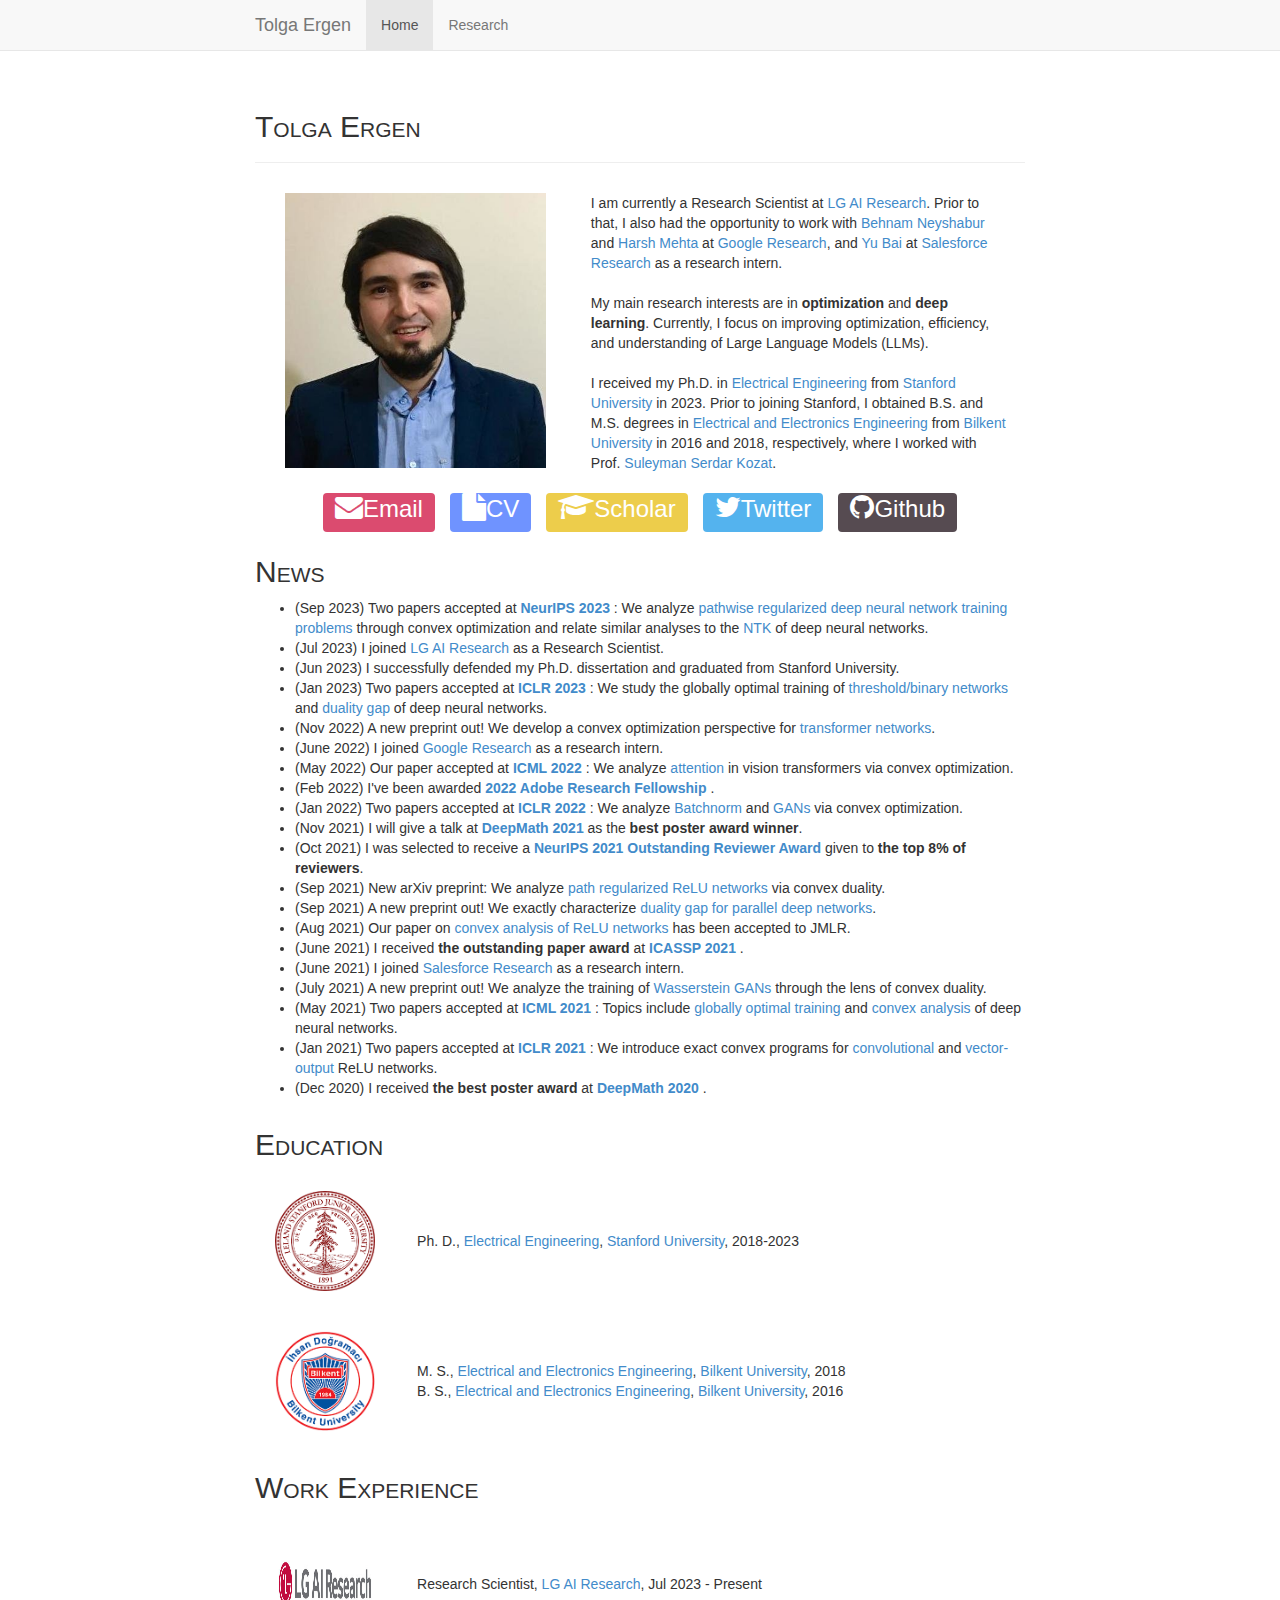
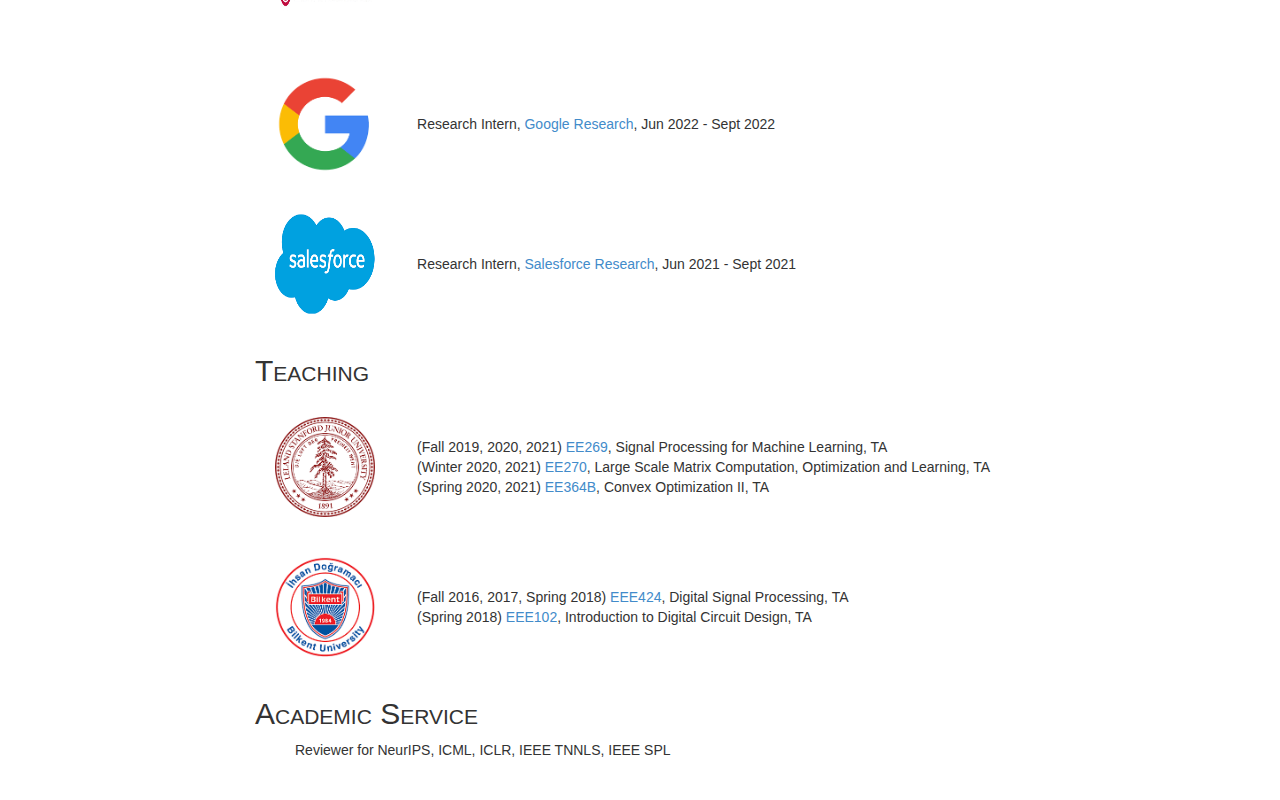
==== index.html @ ea6e334d "Add files via upload" ====
<!DOCTYPE html>
<html lang="en">
  <head>
    <meta charset="utf-8">
    <meta http-equiv="X-UA-Compatible" content="IE=edge">
    <meta name="description" content="Academic Website">
    <meta name="author" content="Tolga Ergen">
    <meta name="keywords" content="Stanford, Optimization, Deep Learning, Neural Networks, Research">
    <title>Tolga Ergen</title>
    <link href="css/bootstrap.min2.css" rel="stylesheet">
    <link href="css/non-responsive.css" rel="stylesheet">
    <link href="https://maxcdn.bootstrapcdn.com/font-awesome/4.1.0/css/font-awesome.min.css" rel="stylesheet">
    <link href="css/style.css" rel="stylesheet">
  <link rel="icon" type="image/png" href="images/seal_icon.png">
  <script async src="https://www.googletagmanager.com/gtag/js?id=UA-7580334-2"></script>
  <script>
    window.dataLayer = window.dataLayer || [];
    function gtag(){dataLayer.push(arguments);}
    gtag('js', new Date());

    gtag('config', 'UA-7580334-2');
  </script>
  
  
  </head>

  <body>
    <div class="navbar navbar-default navbar-fixed-top" role="navigation">
      <div class="container">
        <div class="navbar-header">
          <button type="button" class="navbar-toggle" data-toggle="collapse" data-target=".navbar-collapse">
            <span class="sr-only">Toggle navigation</span>
            <span class="icon-bar"></span>
            <span class="icon-bar"></span>
            <span class="icon-bar"></span>
          </button>
          <a class="navbar-brand" href="index.html">Tolga Ergen</a>
        </div>
        <div class="navbar-collapse collapse">
          <ul class="nav navbar-nav">
            <li class="active"><a href="#">Home</a></li>
            <li><a href="research.html">Research</a></li>
          </ul>
        </div><!--/.nav-collapse -->
      </div>
    </div>

    <div class="container">
    	  <div class="page-header">
      		<h2>Tolga Ergen </h2>
      	</div>
      	
      	<div class="col-md-5 col-sm-5 col-xs-5">
      		<img src="images/tolga.jpg" class="col-md-12 col-sm-10 col-xs-10" title="Tolga Ergen"/>
      	</div>
      
      	<div class="col-md-7 col-sm-5 col-xs-6">
 I am currently a Research Scientist at <a href="https://www.lgresearch.ai/">LG AI Research</a>. Prior to that, I also had the opportunity to work with <a href="https://www.neyshabur.net">Behnam Neyshabur</a> and <a href="https://scholar.google.com/citations?user=murJPNoAAAAJ&hl=en">Harsh Mehta</a> at <a href="https://research.google/">Google Research</a>, and <a href="https://yubai.org">Yu Bai</a>  at <a href="https://einstein.ai/">Salesforce Research</a> as a research intern.
            <br>
          <br/>
               My main research interests are in <strong> optimization</strong> and <strong>deep learning</strong>. Currently, I focus on improving optimization, efficiency, and understanding of Large Language Models (LLMs).
          <br>
    			<br/>
          I received my Ph.D. in <a href="https://ee.stanford.edu/">Electrical Engineering</a> from <a href="https://www.stanford.edu/">Stanford University</a> in 2023. Prior to joining Stanford, I obtained B.S. and M.S. degrees in <a href="http://www.ee.bilkent.edu.tr/">Electrical and Electronics Engineering</a>
              from <a href="https://w3.bilkent.edu.tr/bilkent/">Bilkent University</a> in 2016 and 2018, respectively, where I worked with
              Prof. <a href="http://kilyos.ee.bilkent.edu.tr/~kozat/">Suleyman Serdar Kozat</a>.
          <br>
    			<br/>
  			
      	</div>
    </div>
        

             <p style="text-align:center;font-size:18px" >
             <a class="link link_email" href="mailto:ergen@stanford.edu"><i class="fa fa-envelope big-icon" style="font-size:28px"></i><font size="5">Email</font></a> &nbsp
             <a class="link link_cv" href="data/CV_Tolga_Ergen.pdf"><i class="fa fa-file big-icon" style="font-size:28px"></i><font size="5">CV</font></a> &nbsp
             <a class="link link_scholar" href="https://scholar.google.com.tr/citations?user=T1pWaCsAAAAJ&hl=en"><i class="fa fa-graduation-cap big-icon" style="font-size:28px"></i><font size="5">Scholar</font></a> &nbsp
             <a class="link link_twitter" href="https://twitter.com/tolgaergen_"><i class="fa fa-twitter big-icon" style="font-size:28px"></i><font size="5">Twitter</font></a> &nbsp
             <a class="link link_git" href="https://github.com/tolgaergen" ><i class="fa fa-github big-icon" style="font-size:28px"></i><font size="5">Github</font></a> 
           </p>
             
    <div class="container">
		<h2>News</h2>
    	<ul>
         <li>(Sep 2023) Two papers accepted at <a href="https://neurips.cc/"> <strong> NeurIPS 2023</strong> </a> </a>: We analyze <a href="https://openreview.net/pdf?id=Z1Aj59LoZD">pathwise regularized deep neural network training problems</a> through convex optimization and relate similar analyses to the <a href="https://openreview.net/pdf?id=YWsPN0EMZr">NTK</a> of deep neural networks.</li>
         <li>(Jul 2023) I joined <a href="https://www.lgresearch.ai/">LG AI Research</a> as a Research Scientist.</li>
         <li>(Jun 2023) I successfully defended my Ph.D. dissertation and graduated from Stanford University.</li>
         <li>(Jan 2023) Two papers accepted at <a href="https://iclr.cc/"> <strong> ICLR 2023</strong> </a> </a>: We study the globally optimal training of <a href="https://openreview.net/forum?id=_9k5kTgyHT"> threshold/binary networks</a> and <a href="https://openreview.net/forum?id=6zrOr_Rdhjs">duality gap</a> of deep neural networks.</li>
        <li>(Nov 2022) A new preprint out! We develop a convex optimization perspective for <a href="https://arxiv.org/pdf/2211.11052.pdf"> transformer networks</a>.</li>
        <li>(June 2022) I joined <a href="https://research.google/">Google Research</a> as a research intern.</li>
        <li>(May 2022) Our paper accepted at <a href="https://icml.cc/"> <strong> ICML 2022</strong> </a> </a>: We analyze <a href="https://arxiv.org/pdf/2205.08078.pdf"> attention</a> in vision transformers via convex optimization.</li>
        <li>(Feb 2022) I've been awarded <a href="https://research.adobe.com/fellowship/previous-fellowship-award-winners/"> <strong> 2022 Adobe Research Fellowship</strong> </a>.
        <li>(Jan 2022) Two papers accepted at <a href="https://iclr.cc/"> <strong> ICLR 2022</strong> </a> </a>: We analyze <a href="https://openreview.net/pdf?id=6XGgutacQ0B"> Batchnorm</a>  and <a href="https://openreview.net/pdf?id=e2Lle5cij9D">GANs</a> via convex optimization.</li>
        <li>(Nov 2021) I will give a talk at <a href="https://deepmath-conference.com/"> <strong> DeepMath 2021</strong> </a></a> as the  <strong>best poster award winner</strong>.
        <li>(Oct 2021) I was selected to receive a <a href="https://neurips.cc/"> <strong>NeurIPS 2021 Outstanding Reviewer Award </strong></a>  given to <strong>the top 8% of reviewers</strong>.
        <li>(Sep 2021) New arXiv preprint: We analyze <a href="https://arxiv.org/pdf/2110.09548.pdf">path regularized ReLU networks </a> via convex duality.</li>
        <li>(Sep 2021) A new preprint out! We exactly characterize <a href="https://arxiv.org/pdf/2110.06482.pdf"> duality gap for parallel deep networks</a>.</li>
       	<li>(Aug 2021) Our paper on <a href="https://jmlr.org/papers/v22/20-1447.html">convex analysis of ReLU networks </a> has been accepted to JMLR.</li>
   	    <li>(June 2021) I received <strong>the outstanding paper award </strong> at <a href="https://www.2021.ieeeicassp.org/2021.ieeeicassp.org/default.html"> <strong> ICASSP 2021</strong> </a> </a>.
        <li>(June 2021) I joined <a href="https://einstein.ai/">Salesforce Research</a> as a research intern.</li>
        <li>(July 2021) A new preprint out! We analyze the training of <a href="https://arxiv.org/pdf/2107.05680.pdf">Wasserstein GANs</a> through the lens of convex duality.</li>
        <li>(May 2021) Two papers accepted at <a href="https://icml.cc/"><strong> ICML 2021</strong> </a>: Topics include <a href="http://proceedings.mlr.press/v139/ergen21a">globally optimal training </a>  and <a href="http://proceedings.mlr.press/v139/ergen21b">convex analysis</a> of deep neural networks. </li>
        <li>(Jan 2021) Two papers accepted at <a href="https://iclr.cc/"> <strong> ICLR 2021</strong> </a> </a>: We introduce exact convex programs for <a href="https://openreview.net/pdf?id=0N8jUH4JMv6"> convolutional</a>  and <a href="https://openreview.net/pdf?id=fGF8qAqpXXG">vector-output</a> ReLU networks.</li>
  	     <li>(Dec 2020) I received <strong>the best poster award </strong> at <a href="https://deepmath-conference.com/"> <strong> DeepMath 2020</strong>  </a>.

   	</ul>
 	</div>
	
	<div class="container">
		<h2>Education</h2>

   <table width="100%" align="center" border="0" cellpadding="20"><tbody>

          <tr>
            <td style="padding:20px;width:15%;vertical-align:middle"><img src="images/stanford.png" style="width:100px;height:100px;"></td>
            <td width="70%" valign="center">
             Ph. D., <a href="https://ee.stanford.edu/", target="_blank">Electrical Engineering</a>, <a href="https://www.stanford.edu", target="_blank">Stanford University</a>, 2018-2023<br/>
            </td>
          </tr>
          <tr>
            <td style="padding:20px;width:20%;vertical-align:middle">
              <img src="images/bilkent.png" style="width:100px;height:100px;" >
            </td>
             <td width="75%" valign="center">
            	M. S., <a href="https://ee.bilkent.edu.tr/en/">Electrical and Electronics Engineering</a>, <a href="https://w3.bilkent.edu.tr/bilkent/", target="_blank">Bilkent University</a>, 2018<br/> 
            	B. S., <a href="https://ee.bilkent.edu.tr/en/">Electrical and Electronics Engineering</a>, <a href="https://w3.bilkent.edu.tr/bilkent/", target="_blank">Bilkent University</a>, 2016<br/> 
            </td>
          </tr>
        </tbody></table>
	</div>
	<div class="container">
		<h2>Work Experience</h2>

   <table width="100%" align="center" border="0" cellpadding="20"><tbody>
          <tr>
            <td style="padding:20px;width:15%;vertical-align:middle"><img src="images/LG_logo.png" style="width:100px;height:100px;"></td>
            <td width="70%" valign="center">
             Research Scientist, <a href="https://www.lgresearch.ai/", target="_blank">LG AI Research</a>,  Jul 2023 - Present<br/>
            </td>
          </tr>
          <tr>
            <td style="padding:20px;width:15%;vertical-align:middle"><img src="images/google_logo.png" style="width:100px;height:100px;"></td>
            <td width="70%" valign="center">
             Research Intern, <a href="https://research.google/", target="_blank">Google Research</a>,  Jun 2022 - Sept 2022<br/>
            </td>
          </tr>
          <tr>
            <td style="padding:20px;width:20%;vertical-align:middle">
              <img src="images/salesforce_logo.png" style="width:100px;height:100px;" >
            </td>
             <td width="75%" valign="center">
            	Research Intern, <a href="https://einstein.ai/", target="_blank">Salesforce Research</a>, Jun 2021 - Sept 2021<br/> 
            </td>
          </tr>
        </tbody></table>
	</div>
  <div class="container">
    <h2>Teaching</h2>
<table width="100%" align="center" border="0" cellpadding="20"><tbody>

          <tr>
            <td style="padding:20px;width:15%;vertical-align:middle"><img src="images/stanford.png" style="width:100px;height:100px;"></td>
            <td width="70%" valign="center">
              (Fall 2019, 2020, 2021) <a href="http://web.stanford.edu/class/ee269/", target="_blank">EE269</a>, Signal Processing for Machine Learning, TA
              <br>
              (Winter 2020, 2021) <a href="http://web.stanford.edu/class/ee270/", target="_blank">EE270</a>, Large Scale Matrix Computation, Optimization and Learning, TA
              <br>
              (Spring 2020, 2021) <a href="http://web.stanford.edu/class/ee364b/", target="_blank">EE364B</a>,  Convex Optimization II, TA
            </td>
          </tr>
          <tr>
            <td style="padding:20px;width:20%;vertical-align:middle">
              <img src="images/bilkent.png" style="width:100px;height:100px;" >
            </td>
             <td width="75%" valign="center">
              (Fall 2016, 2017, Spring 2018) <a href="https://stars.bilkent.edu.tr/syllabus/view/EEE/424/EE_BS/", target="_blank">EEE424</a>,  Digital Signal Processing, TA
              <br>
              (Spring 2018) <a href="https://stars.bilkent.edu.tr/syllabus/view/EEE/102/20151?section=1", target="_blank">EEE102</a>, Introduction to Digital Circuit Design, TA
            </td>
          </tr>
        </tbody></table>
  </div>

  <div class="container">
    <h2>Academic Service</h2>
             <ul> Reviewer for NeurIPS, ICML, ICLR, IEEE TNNLS, IEEE SPL</ul>
  </div>

    <script src="https://ajax.googleapis.com/ajax/libs/jquery/1.11.0/jquery.min.js"></script>
    <script src="js/bootstrap.min.js"></script>
  </body>
---- css/non-responsive.css ----
/* Template-specific stuff
 *
 * Customizations just for the template; these are not necessary for anything
 * with disabling the responsiveness.
 */

/* Account for fixed navbar */
body {
  min-width: 800px;
  padding-top: 70px;
  padding-bottom: 30px;
}

/* Finesse the page header spacing */
.page-header {
  margin-bottom: 30px;
}
.page-header .lead {
  margin-bottom: 10px;
}


/* Non-responsive overrides
 *
 * Utilitze the following CSS to disable the responsive-ness of the container,
 * grid system, and navbar.
 */

/* Reset the container */
.container {
  width: 800px;
  max-width: none !important;
}

/* Demonstrate the grids */
.col-xs-4 {
  padding-top: 15px;
  padding-bottom: 15px;
  background-color: #eee;
  background-color: rgba(86,61,124,.15);
  border: 1px solid #ddd;
  border: 1px solid rgba(86,61,124,.2);
}

.container .navbar-header,
.container .navbar-collapse {
  margin-right: 0;
  margin-left: 0;
}

/* Always float the navbar header */
.navbar-header {
  float: left;
}

/* Undo the collapsing navbar */
.navbar-collapse {
  display: block !important;
  height: auto !important;
  padding-bottom: 0;
  overflow: visible !important;
}

.navbar-toggle {
  display: none;
}
.navbar-collapse {
  border-top: 0;
}

.navbar-brand {
  margin-left: -15px;
}

/* Always apply the floated nav */
.navbar-nav {
  float: left;
  margin: 0;
}
.navbar-nav > li {
  float: left;
}
.navbar-nav > li > a {
  padding: 15px;
}

/* Redeclare since we override the float above */
.navbar-nav.navbar-right {
  float: right;
}

/* Undo custom dropdowns */
.navbar .navbar-nav .open .dropdown-menu {
  position: absolute;
  float: left;
  background-color: #fff;
  border: 1px solid #ccc;
  border: 1px solid rgba(0, 0, 0, .15);
  border-width: 0 1px 1px;
  border-radius: 0 0 4px 4px;
  -webkit-box-shadow: 0 6px 12px rgba(0, 0, 0, .175);
          box-shadow: 0 6px 12px rgba(0, 0, 0, .175);
}
.navbar-default .navbar-nav .open .dropdown-menu > li > a {
  color: #333;
}
.navbar .navbar-nav .open .dropdown-menu > li > a:hover,
.navbar .navbar-nav .open .dropdown-menu > li > a:focus,
.navbar .navbar-nav .open .dropdown-menu > .active > a,
.navbar .navbar-nav .open .dropdown-menu > .active > a:hover,
.navbar .navbar-nav .open .dropdown-menu > .active > a:focus {
  color: #fff !important;
  background-color: #428bca !important;
}
.navbar .navbar-nav .open .dropdown-menu > .disabled > a,
.navbar .navbar-nav .open .dropdown-menu > .disabled > a:hover,
.navbar .navbar-nav .open .dropdown-menu > .disabled > a:focus {
  color: #999 !important;
  background-color: transparent !important;
}
---- css/style.css ----
h2 {
  font-variant: small-caps;
}

p.bibitem {
  margin: 20px;
  text-indent: -20px;
}

a.keyword {
	color: #6D7B8D;
	font-size: 10pt;
	background: #E5E4E2;
	padding: 3px 4px;
	margin: 0px 1px;
	border-radius: 4px;
}

a.link {
	color: #fff;
	opacity: 0.7;
	background:#1569C7;;
	padding: 4px 6px;
	font-size: 10pt;
	line-height: 18pt;
	border-radius: 4px;
	-moz-border-radius: 4px;
	-webkit-border-radius: 4px;
}
 

a.link:hover {
	opacity: 1;
}

a.link_url {
	background:#1569C7;
}

a.link_arxiv {
	background: #C03;
	padding: 4px 6px;
	font-size: 10pt;
	line-height: 18pt;
	border-radius: 4px;
	-moz-border-radius: 4px;
	-webkit-border-radius: 4px;
}

a.link_email {
	background: #C03;
	padding: 12px 12px;
	font-size: 10pt;
	line-height: 18pt;
	border-radius: 4px;
	-moz-border-radius: 4px;
	-webkit-border-radius: 4px;
}
a.link_cv {
	background: #36F;
	padding: 12px 12px;
	font-size: 10pt;
	line-height: 18pt;
	border-radius: 4px;
	-moz-border-radius: 4px;
	-webkit-border-radius: 4px;
}
a.link_scholar {
	background: #e6b800;
	padding: 12px 12px;
	font-size: 10pt;
	line-height: 18pt;
	border-radius: 4px;
	-moz-border-radius: 4px;
	-webkit-border-radius: 4px;
}
a.link_twitter {
	background: #0d94e7;
	padding: 12px 12px;
	font-size: 10pt;
	line-height: 18pt;
	border-radius: 4px;
	-moz-border-radius: 4px;
	-webkit-border-radius: 4px;
}

a.link_git {
	background: #100008;
	padding: 12px 12px;
	font-size: 10pt;
	line-height: 18pt;
	border-radius: 4px;
	-moz-border-radius: 4px;
	-webkit-border-radius: 4px;
}

a.link_doi {
	background:#FFA62F;
}

a.link_bibtex {
	background:#4B0082;
}

a.link_isbn, a.link_custom {
	background:#1569C7;
}

a.link_pdf, a.link_file {
	background:#36F;
	padding: 4px 6px;
	font-size: 10pt;
	line-height: 18pt;
	border-radius: 4px;
	-moz-border-radius: 4px;
	-webkit-border-radius: 4px;
}



a.link_code {
	background: #0E53A7;
}

.line {
  width: 250px;
  height: 0;
  border: 1px solid #C4C4C4;
  margin: 3px;
  display:inline-block;
}
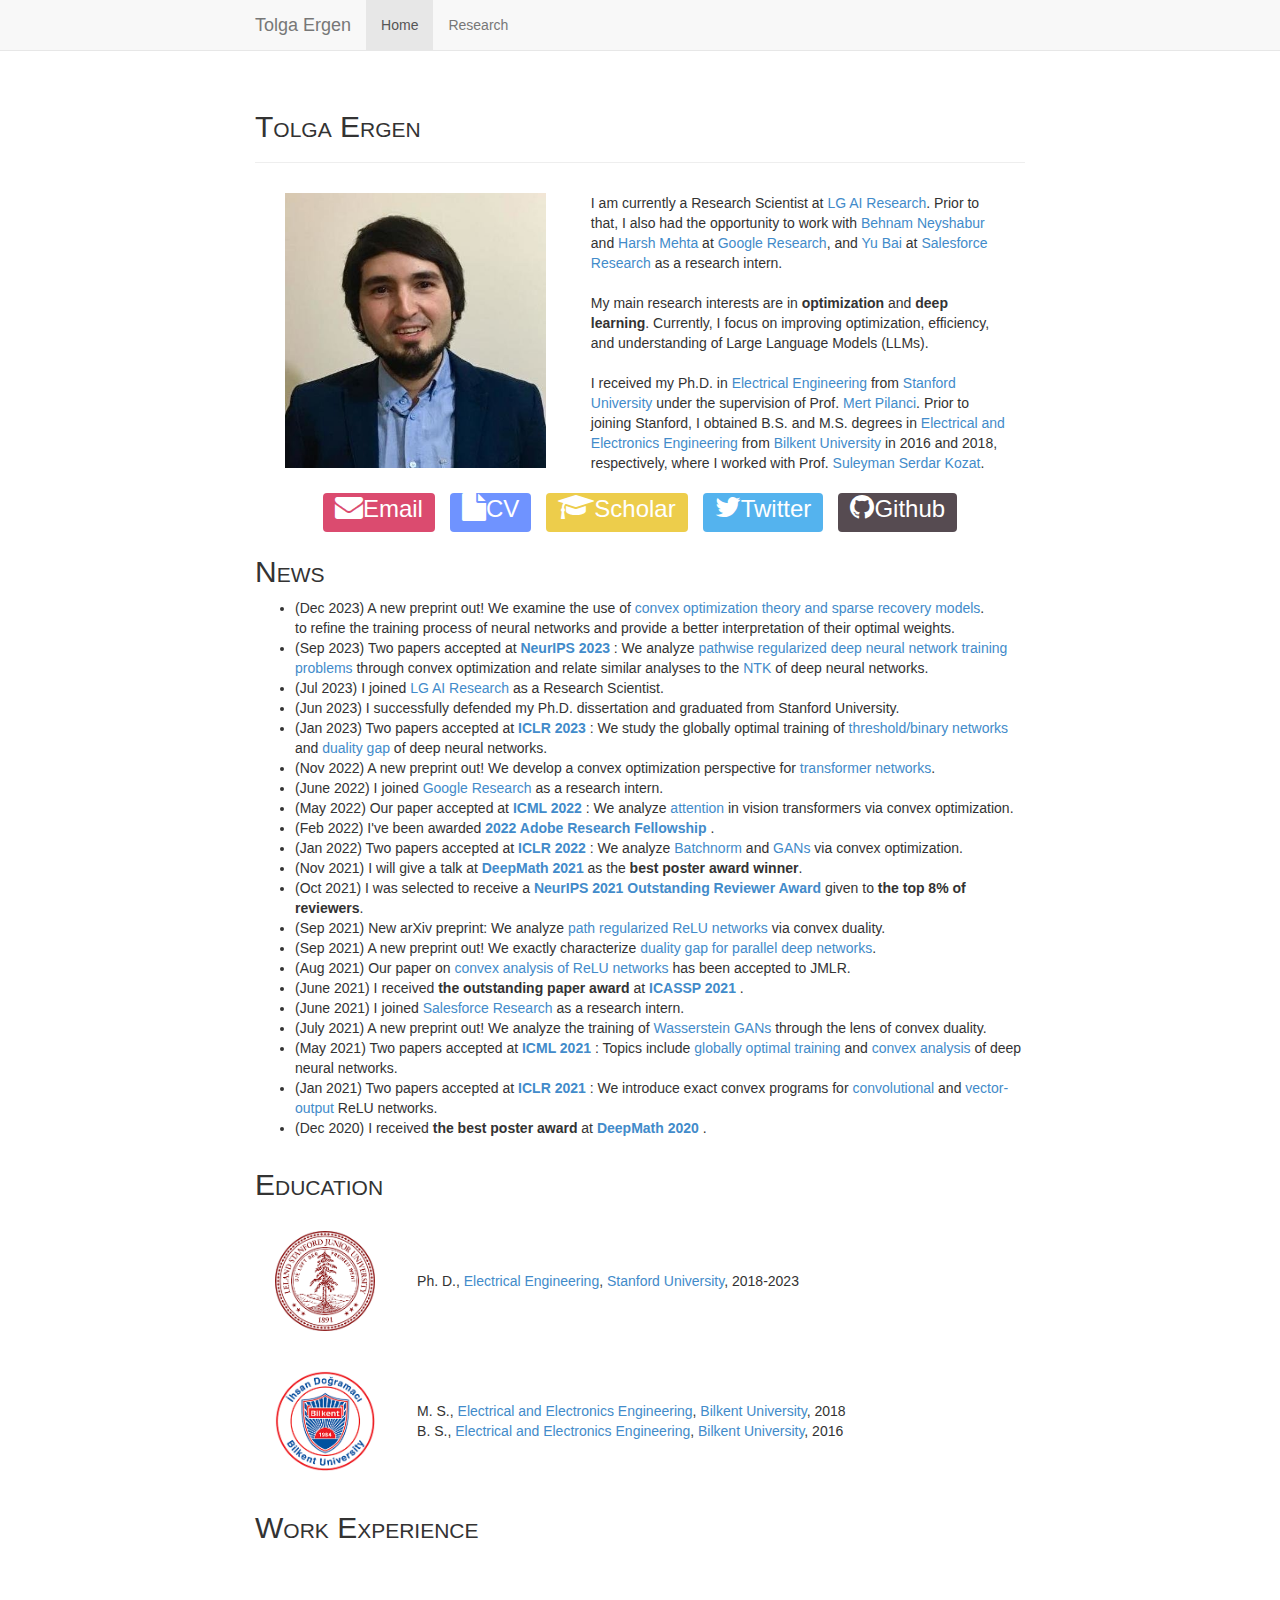
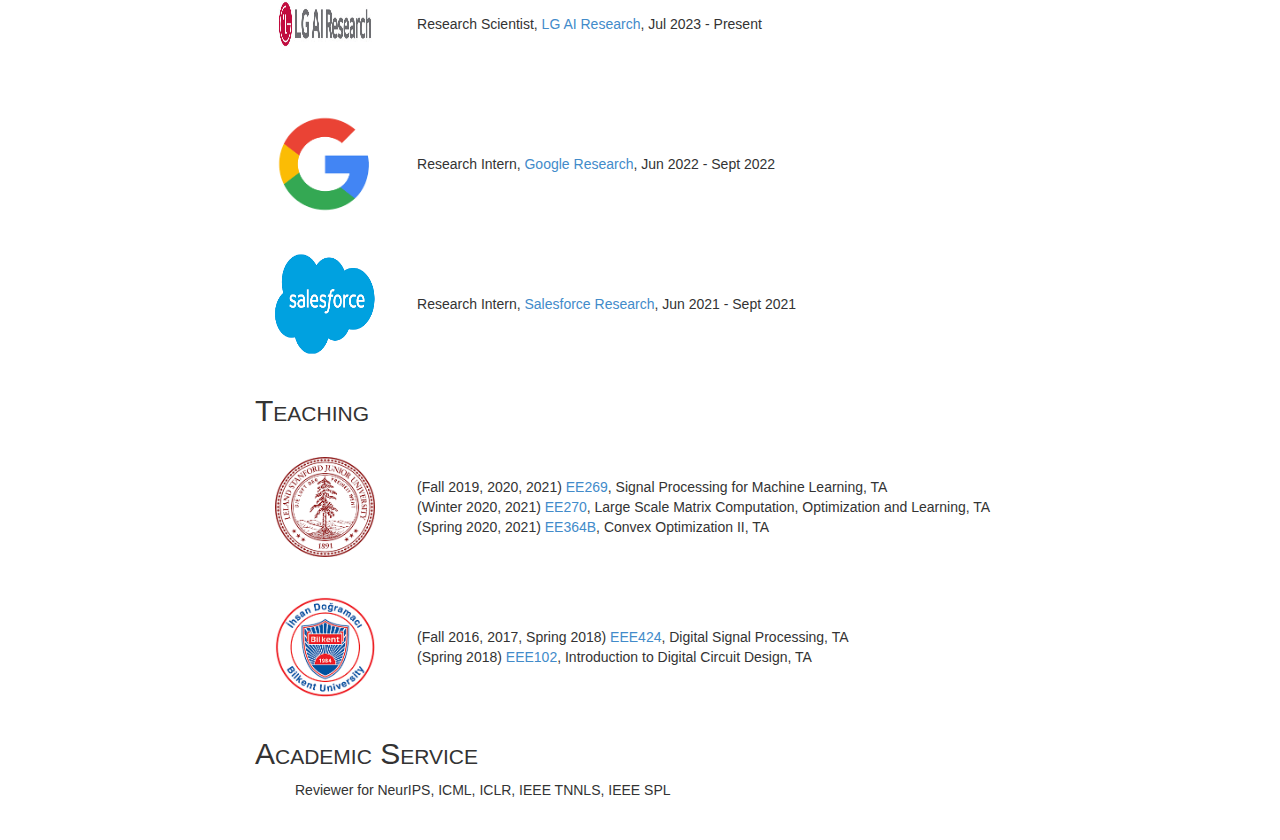
==== commit cc06d5df: "Add files via upload" ====
--- a/index.html
+++ b/index.html
@@ -62,7 +62,7 @@
                My main research interests are in <strong> optimization</strong> and <strong>deep learning</strong>. Currently, I focus on improving optimization, efficiency, and understanding of Large Language Models (LLMs).
           <br>
     			<br/>
-          I received my Ph.D. in <a href="https://ee.stanford.edu/">Electrical Engineering</a> from <a href="https://www.stanford.edu/">Stanford University</a> in 2023. Prior to joining Stanford, I obtained B.S. and M.S. degrees in <a href="http://www.ee.bilkent.edu.tr/">Electrical and Electronics Engineering</a>
+          I received my Ph.D. in <a href="https://ee.stanford.edu/">Electrical Engineering</a> from <a href="https://www.stanford.edu/">Stanford University</a> under the supervision of Prof. <a href="https://stanford.edu/~pilanci/">Mert Pilanci</a>. Prior to joining Stanford, I obtained B.S. and M.S. degrees in <a href="http://www.ee.bilkent.edu.tr/">Electrical and Electronics Engineering</a>
               from <a href="https://w3.bilkent.edu.tr/bilkent/">Bilkent University</a> in 2016 and 2018, respectively, where I worked with
               Prof. <a href="http://kilyos.ee.bilkent.edu.tr/~kozat/">Suleyman Serdar Kozat</a>.
           <br>
@@ -83,6 +83,8 @@
     <div class="container">
 		<h2>News</h2>
     	<ul>
+        <li>(Dec 2023) A new preprint out! We examine the use of <a href="https://arxiv.org/abs/2312.12657"> convex optimization theory and sparse recovery models</a>.</li> to
+refine the training process of neural networks and provide a better interpretation of their optimal weights.
          <li>(Sep 2023) Two papers accepted at <a href="https://neurips.cc/"> <strong> NeurIPS 2023</strong> </a> </a>: We analyze <a href="https://openreview.net/pdf?id=Z1Aj59LoZD">pathwise regularized deep neural network training problems</a> through convex optimization and relate similar analyses to the <a href="https://openreview.net/pdf?id=YWsPN0EMZr">NTK</a> of deep neural networks.</li>
          <li>(Jul 2023) I joined <a href="https://www.lgresearch.ai/">LG AI Research</a> as a Research Scientist.</li>
          <li>(Jun 2023) I successfully defended my Ph.D. dissertation and graduated from Stanford University.</li>
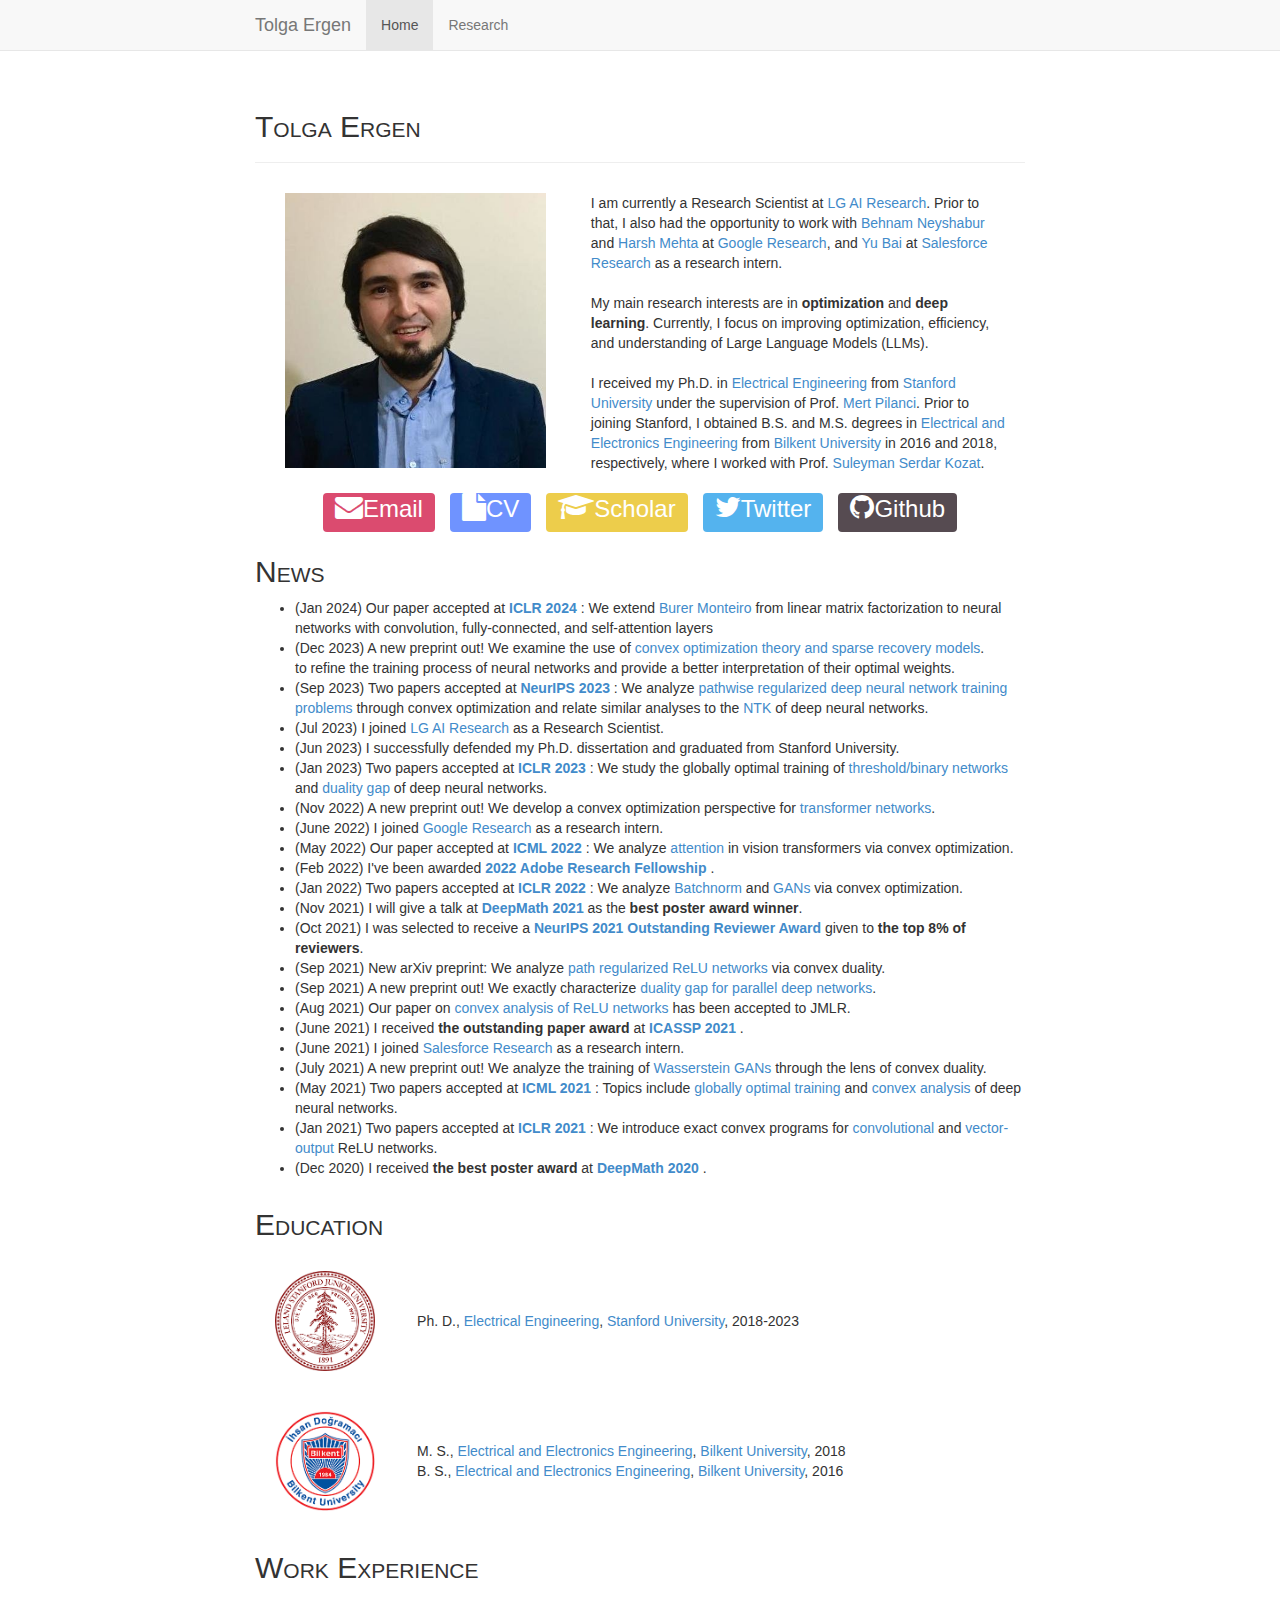
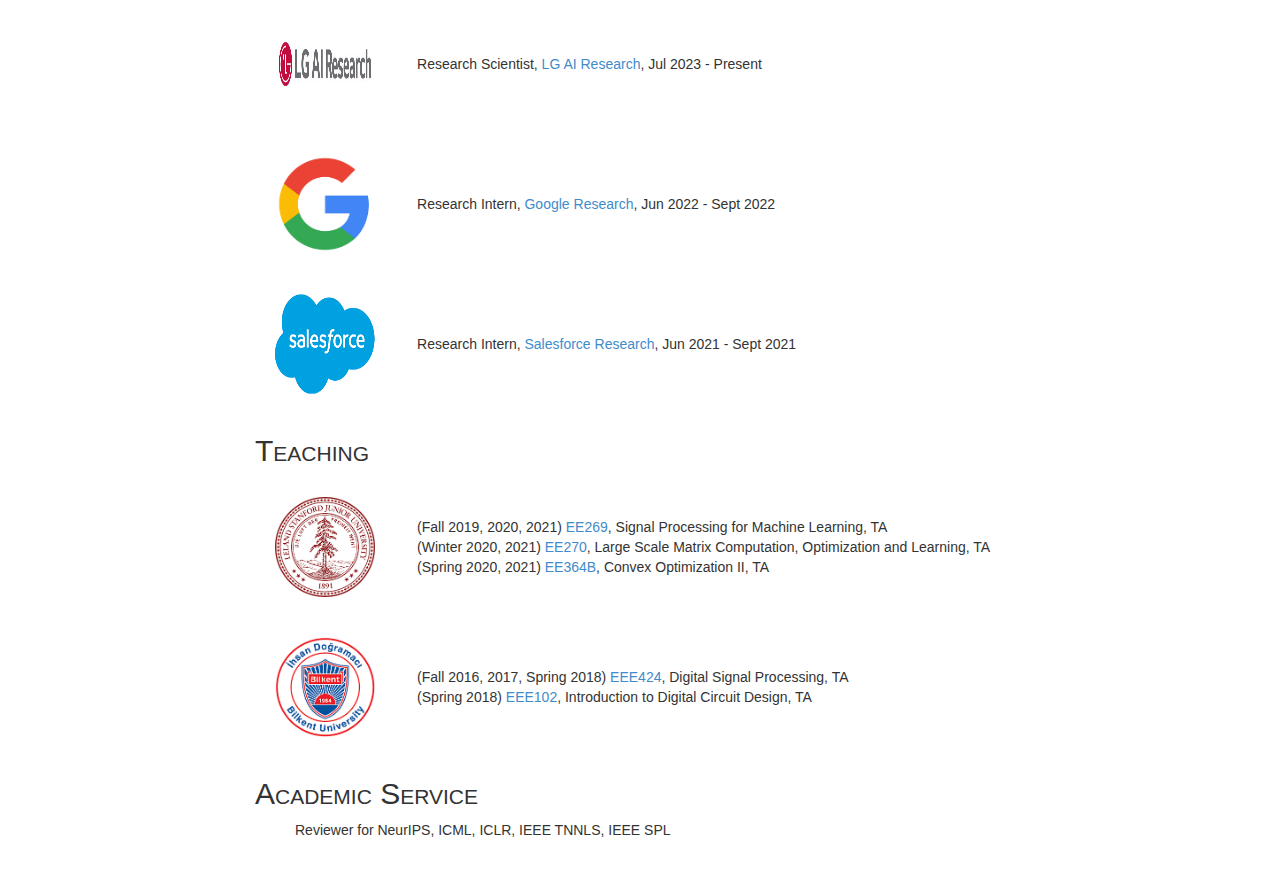
==== commit 3ac961d9: "Add files via upload" ====
--- a/index.html
+++ b/index.html
@@ -73,7 +73,7 @@
         
 
              <p style="text-align:center;font-size:18px" >
-             <a class="link link_email" href="mailto:ergen@stanford.edu"><i class="fa fa-envelope big-icon" style="font-size:28px"></i><font size="5">Email</font></a> &nbsp
+             <a class="link link_email" href="mailto:tergen@lgresearch.ai"><i class="fa fa-envelope big-icon" style="font-size:28px"></i><font size="5">Email</font></a> &nbsp
              <a class="link link_cv" href="data/CV_Tolga_Ergen.pdf"><i class="fa fa-file big-icon" style="font-size:28px"></i><font size="5">CV</font></a> &nbsp
              <a class="link link_scholar" href="https://scholar.google.com.tr/citations?user=T1pWaCsAAAAJ&hl=en"><i class="fa fa-graduation-cap big-icon" style="font-size:28px"></i><font size="5">Scholar</font></a> &nbsp
              <a class="link link_twitter" href="https://twitter.com/tolgaergen_"><i class="fa fa-twitter big-icon" style="font-size:28px"></i><font size="5">Twitter</font></a> &nbsp
@@ -83,25 +83,26 @@
     <div class="container">
 		<h2>News</h2>
     	<ul>
+        <li>(Jan 2024) Our paper accepted at <a href="https://iclr.cc/"> <strong> ICLR 2024</strong> </a> </a>: We extend <a href="https://openreview.net/forum?id=ikmuHqugN7"> Burer Monteiro</a> from linear matrix factorization to neural networks with convolution, fully-connected, and self-attention layers
         <li>(Dec 2023) A new preprint out! We examine the use of <a href="https://arxiv.org/abs/2312.12657"> convex optimization theory and sparse recovery models</a>.</li> to
 refine the training process of neural networks and provide a better interpretation of their optimal weights.
-         <li>(Sep 2023) Two papers accepted at <a href="https://neurips.cc/"> <strong> NeurIPS 2023</strong> </a> </a>: We analyze <a href="https://openreview.net/pdf?id=Z1Aj59LoZD">pathwise regularized deep neural network training problems</a> through convex optimization and relate similar analyses to the <a href="https://openreview.net/pdf?id=YWsPN0EMZr">NTK</a> of deep neural networks.</li>
+         <li>(Sep 2023) Two papers accepted at <a href="https://neurips.cc/"> <strong> NeurIPS 2023</strong> </a> </a>: We analyze <a href="https://openreview.net/forum?id=Z1Aj59LoZD">pathwise regularized deep neural network training problems</a> through convex optimization and relate similar analyses to the <a href="https://openreview.net/forum?id=YWsPN0EMZr">NTK</a> of deep neural networks.</li>
          <li>(Jul 2023) I joined <a href="https://www.lgresearch.ai/">LG AI Research</a> as a Research Scientist.</li>
          <li>(Jun 2023) I successfully defended my Ph.D. dissertation and graduated from Stanford University.</li>
          <li>(Jan 2023) Two papers accepted at <a href="https://iclr.cc/"> <strong> ICLR 2023</strong> </a> </a>: We study the globally optimal training of <a href="https://openreview.net/forum?id=_9k5kTgyHT"> threshold/binary networks</a> and <a href="https://openreview.net/forum?id=6zrOr_Rdhjs">duality gap</a> of deep neural networks.</li>
-        <li>(Nov 2022) A new preprint out! We develop a convex optimization perspective for <a href="https://arxiv.org/pdf/2211.11052.pdf"> transformer networks</a>.</li>
+        <li>(Nov 2022) A new preprint out! We develop a convex optimization perspective for <a href="https://arxiv.org/abs/2211.11052"> transformer networks</a>.</li>
         <li>(June 2022) I joined <a href="https://research.google/">Google Research</a> as a research intern.</li>
-        <li>(May 2022) Our paper accepted at <a href="https://icml.cc/"> <strong> ICML 2022</strong> </a> </a>: We analyze <a href="https://arxiv.org/pdf/2205.08078.pdf"> attention</a> in vision transformers via convex optimization.</li>
+        <li>(May 2022) Our paper accepted at <a href="https://icml.cc/"> <strong> ICML 2022</strong> </a> </a>: We analyze <a href="https://proceedings.mlr.press/v162/sahiner22a.html"> attention</a> in vision transformers via convex optimization.</li>
         <li>(Feb 2022) I've been awarded <a href="https://research.adobe.com/fellowship/previous-fellowship-award-winners/"> <strong> 2022 Adobe Research Fellowship</strong> </a>.
         <li>(Jan 2022) Two papers accepted at <a href="https://iclr.cc/"> <strong> ICLR 2022</strong> </a> </a>: We analyze <a href="https://openreview.net/pdf?id=6XGgutacQ0B"> Batchnorm</a>  and <a href="https://openreview.net/pdf?id=e2Lle5cij9D">GANs</a> via convex optimization.</li>
         <li>(Nov 2021) I will give a talk at <a href="https://deepmath-conference.com/"> <strong> DeepMath 2021</strong> </a></a> as the  <strong>best poster award winner</strong>.
         <li>(Oct 2021) I was selected to receive a <a href="https://neurips.cc/"> <strong>NeurIPS 2021 Outstanding Reviewer Award </strong></a>  given to <strong>the top 8% of reviewers</strong>.
-        <li>(Sep 2021) New arXiv preprint: We analyze <a href="https://arxiv.org/pdf/2110.09548.pdf">path regularized ReLU networks </a> via convex duality.</li>
-        <li>(Sep 2021) A new preprint out! We exactly characterize <a href="https://arxiv.org/pdf/2110.06482.pdf"> duality gap for parallel deep networks</a>.</li>
+        <li>(Sep 2021) New arXiv preprint: We analyze <a href="https://arxiv.org/abs/2110.09548">path regularized ReLU networks </a> via convex duality.</li>
+        <li>(Sep 2021) A new preprint out! We exactly characterize <a href="https://arxiv.org/abs/2110.06482"> duality gap for parallel deep networks</a>.</li>
        	<li>(Aug 2021) Our paper on <a href="https://jmlr.org/papers/v22/20-1447.html">convex analysis of ReLU networks </a> has been accepted to JMLR.</li>
    	    <li>(June 2021) I received <strong>the outstanding paper award </strong> at <a href="https://www.2021.ieeeicassp.org/2021.ieeeicassp.org/default.html"> <strong> ICASSP 2021</strong> </a> </a>.
         <li>(June 2021) I joined <a href="https://einstein.ai/">Salesforce Research</a> as a research intern.</li>
-        <li>(July 2021) A new preprint out! We analyze the training of <a href="https://arxiv.org/pdf/2107.05680.pdf">Wasserstein GANs</a> through the lens of convex duality.</li>
+        <li>(July 2021) A new preprint out! We analyze the training of <a href="https://arxiv.org/abs/2107.05680">Wasserstein GANs</a> through the lens of convex duality.</li>
         <li>(May 2021) Two papers accepted at <a href="https://icml.cc/"><strong> ICML 2021</strong> </a>: Topics include <a href="http://proceedings.mlr.press/v139/ergen21a">globally optimal training </a>  and <a href="http://proceedings.mlr.press/v139/ergen21b">convex analysis</a> of deep neural networks. </li>
         <li>(Jan 2021) Two papers accepted at <a href="https://iclr.cc/"> <strong> ICLR 2021</strong> </a> </a>: We introduce exact convex programs for <a href="https://openreview.net/pdf?id=0N8jUH4JMv6"> convolutional</a>  and <a href="https://openreview.net/pdf?id=fGF8qAqpXXG">vector-output</a> ReLU networks.</li>
   	     <li>(Dec 2020) I received <strong>the best poster award </strong> at <a href="https://deepmath-conference.com/"> <strong> DeepMath 2020</strong>  </a>.
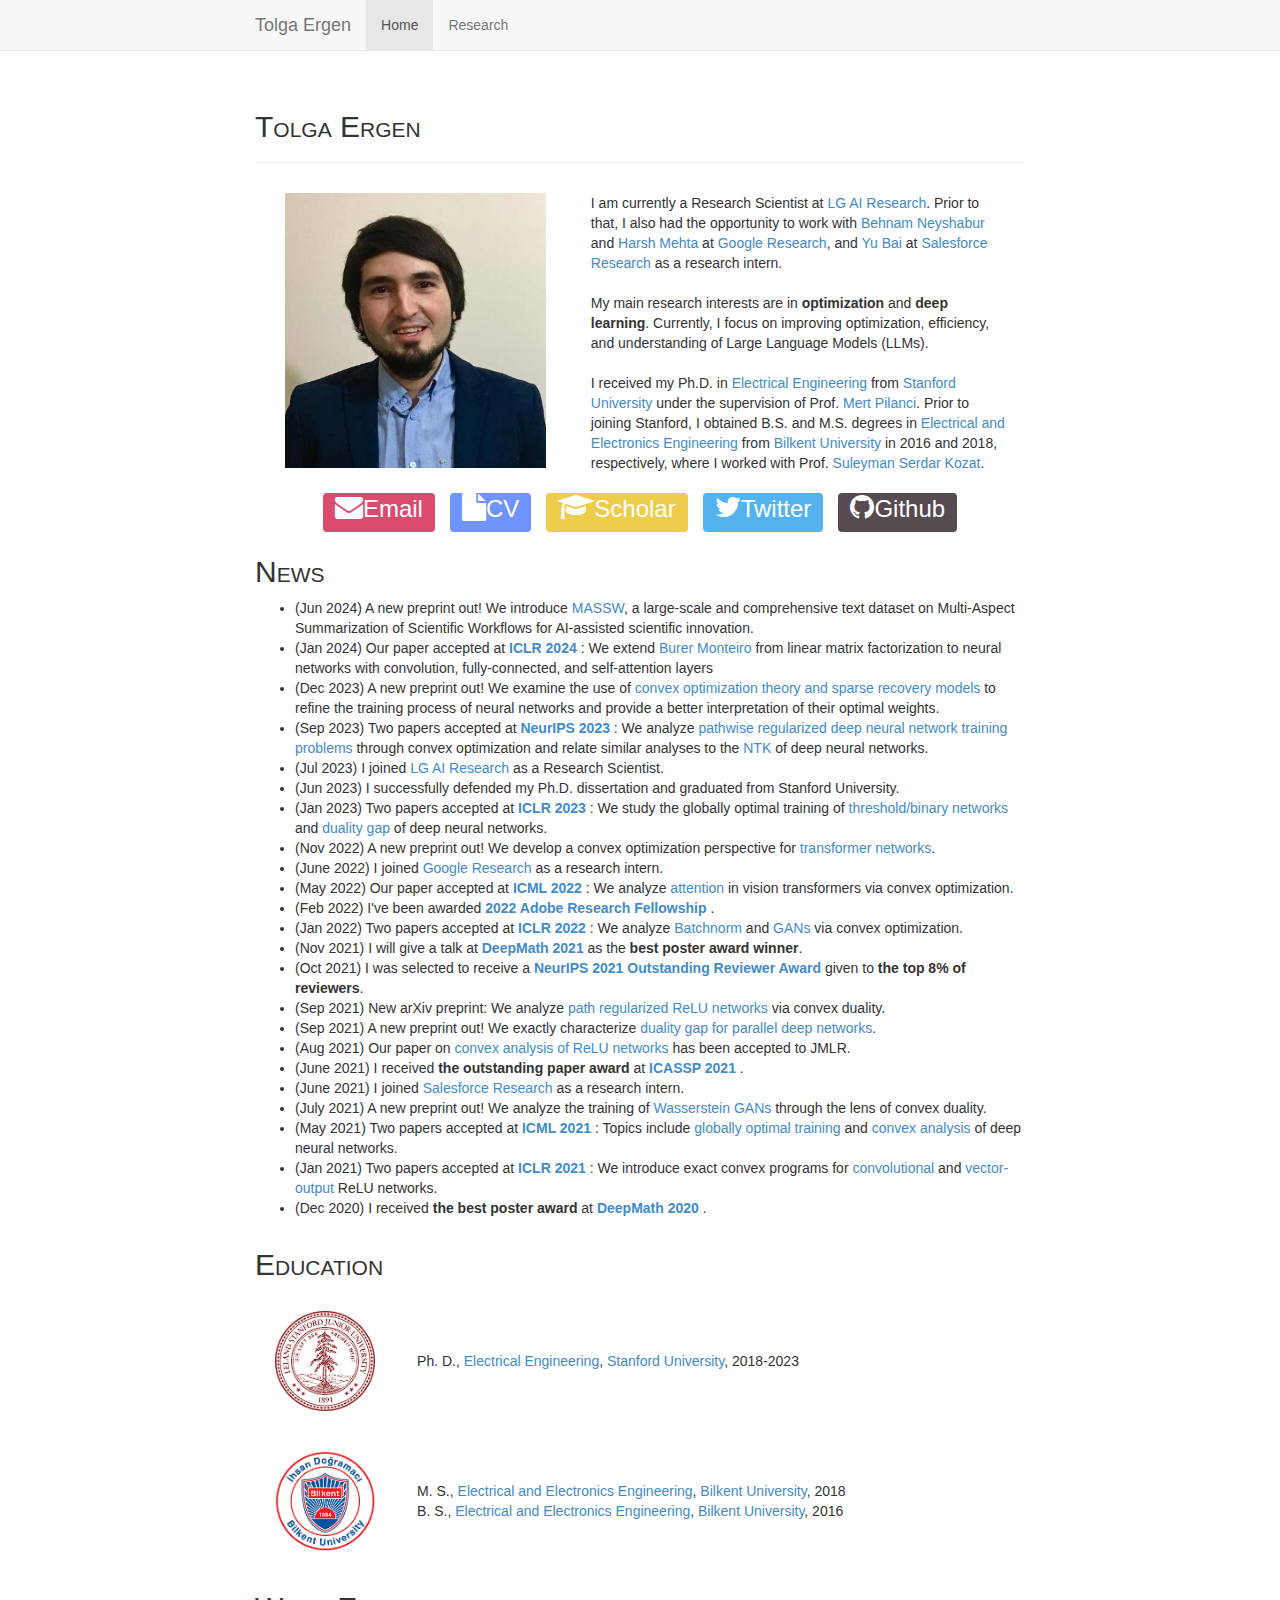
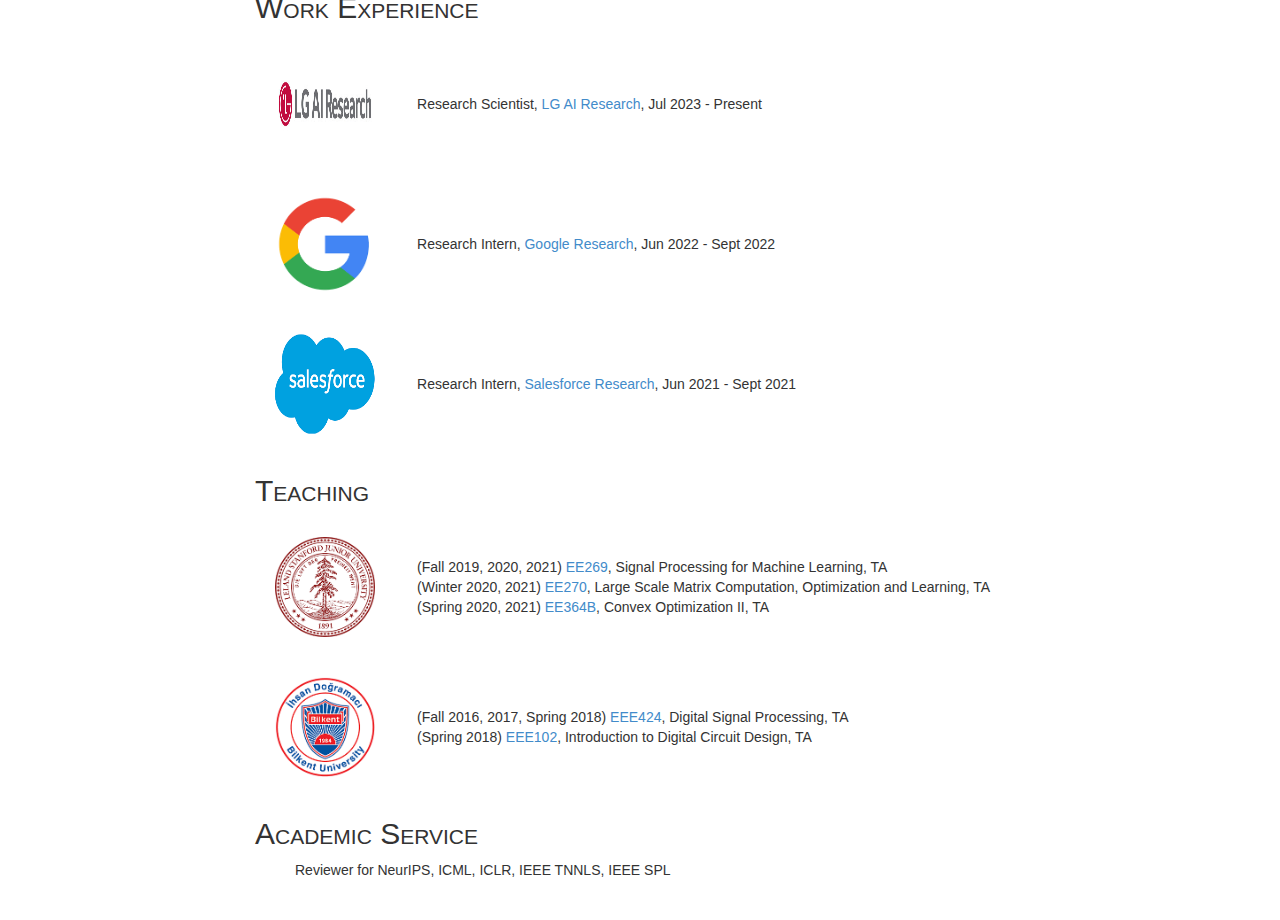
==== commit 9d41bee5: "Add files via upload" ====
--- a/index.html
+++ b/index.html
@@ -83,8 +83,9 @@
     <div class="container">
 		<h2>News</h2>
     	<ul>
+        <li>(Jun 2024) A new preprint out! We introduce <a href="https://arxiv.org/abs/2406.06357"> MASSW</a>, a large-scale and comprehensive text dataset on Multi-Aspect Summarization of Scientific Workflows for AI-assisted scientific innovation.
         <li>(Jan 2024) Our paper accepted at <a href="https://iclr.cc/"> <strong> ICLR 2024</strong> </a> </a>: We extend <a href="https://openreview.net/forum?id=ikmuHqugN7"> Burer Monteiro</a> from linear matrix factorization to neural networks with convolution, fully-connected, and self-attention layers
-        <li>(Dec 2023) A new preprint out! We examine the use of <a href="https://arxiv.org/abs/2312.12657"> convex optimization theory and sparse recovery models</a>.</li> to
+        <li>(Dec 2023) A new preprint out! We examine the use of <a href="https://arxiv.org/abs/2312.12657"> convex optimization theory and sparse recovery models</a> to
 refine the training process of neural networks and provide a better interpretation of their optimal weights.
          <li>(Sep 2023) Two papers accepted at <a href="https://neurips.cc/"> <strong> NeurIPS 2023</strong> </a> </a>: We analyze <a href="https://openreview.net/forum?id=Z1Aj59LoZD">pathwise regularized deep neural network training problems</a> through convex optimization and relate similar analyses to the <a href="https://openreview.net/forum?id=YWsPN0EMZr">NTK</a> of deep neural networks.</li>
          <li>(Jul 2023) I joined <a href="https://www.lgresearch.ai/">LG AI Research</a> as a Research Scientist.</li>
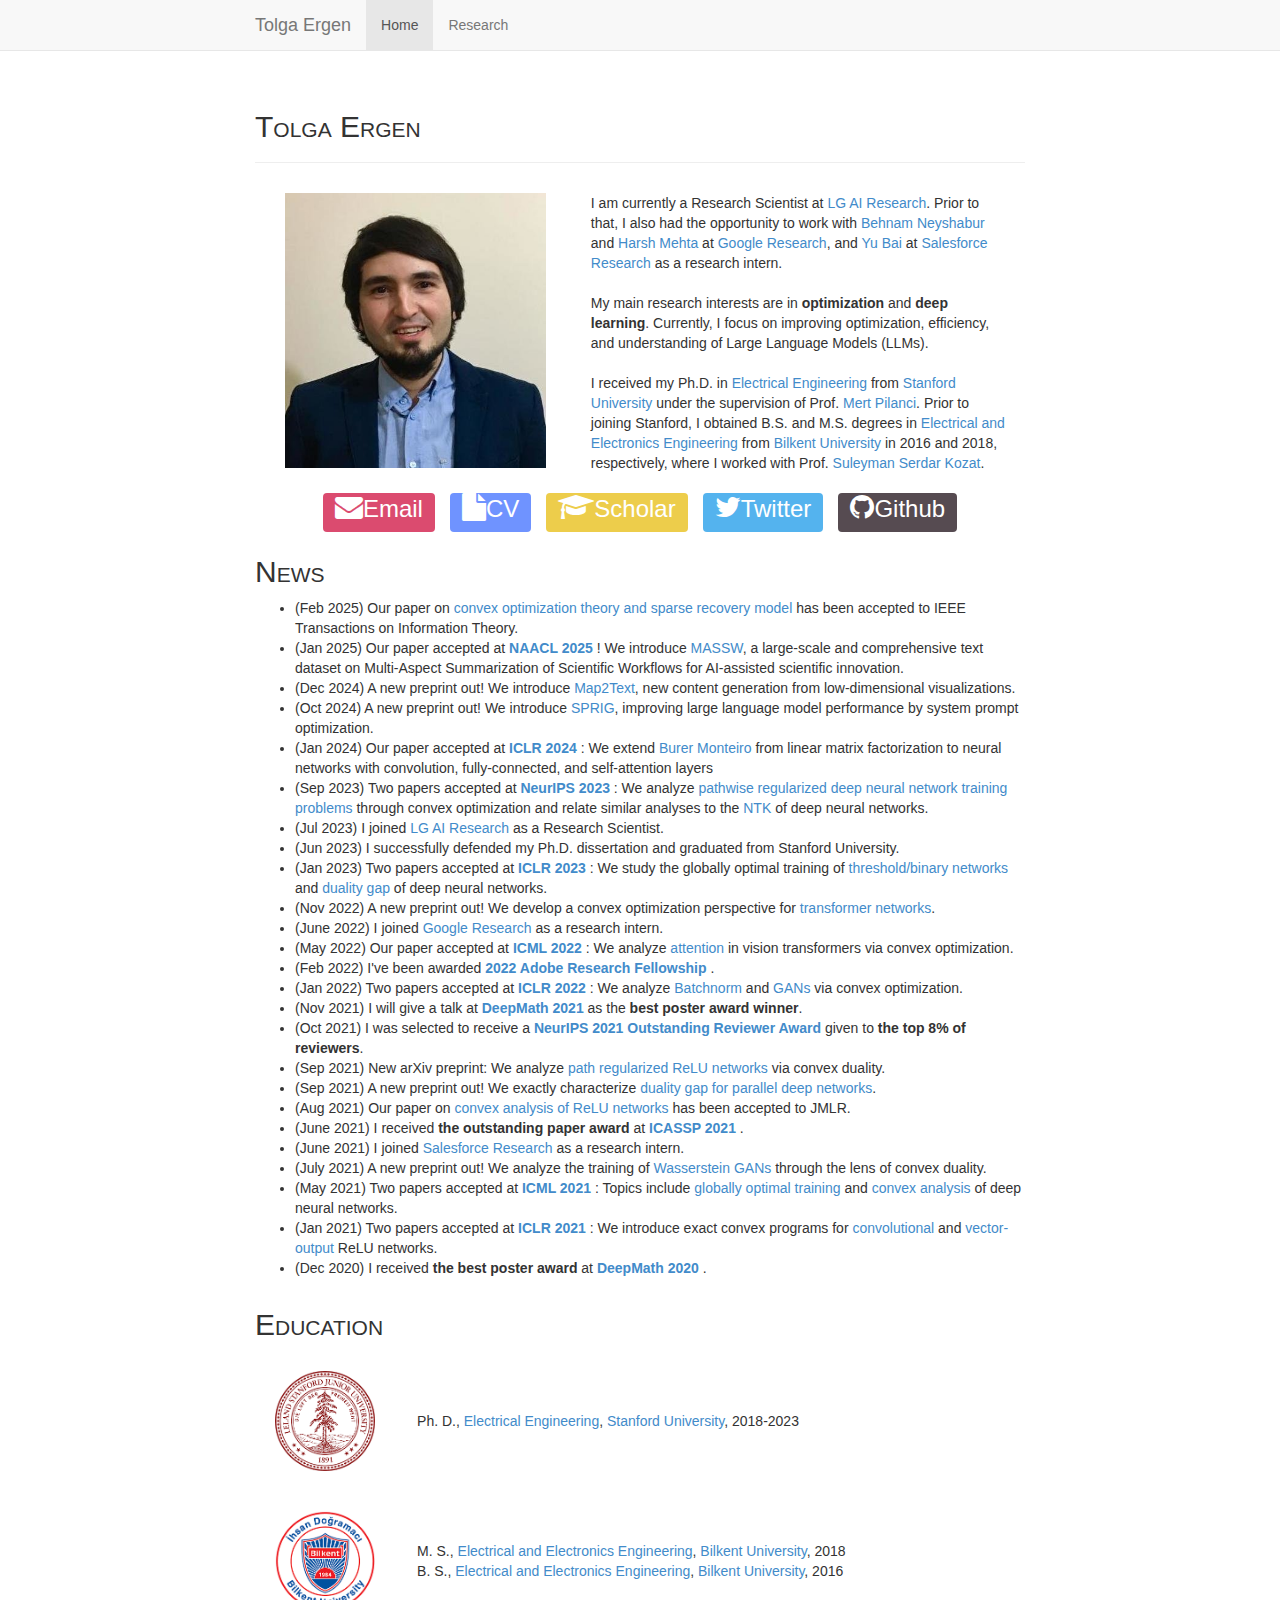
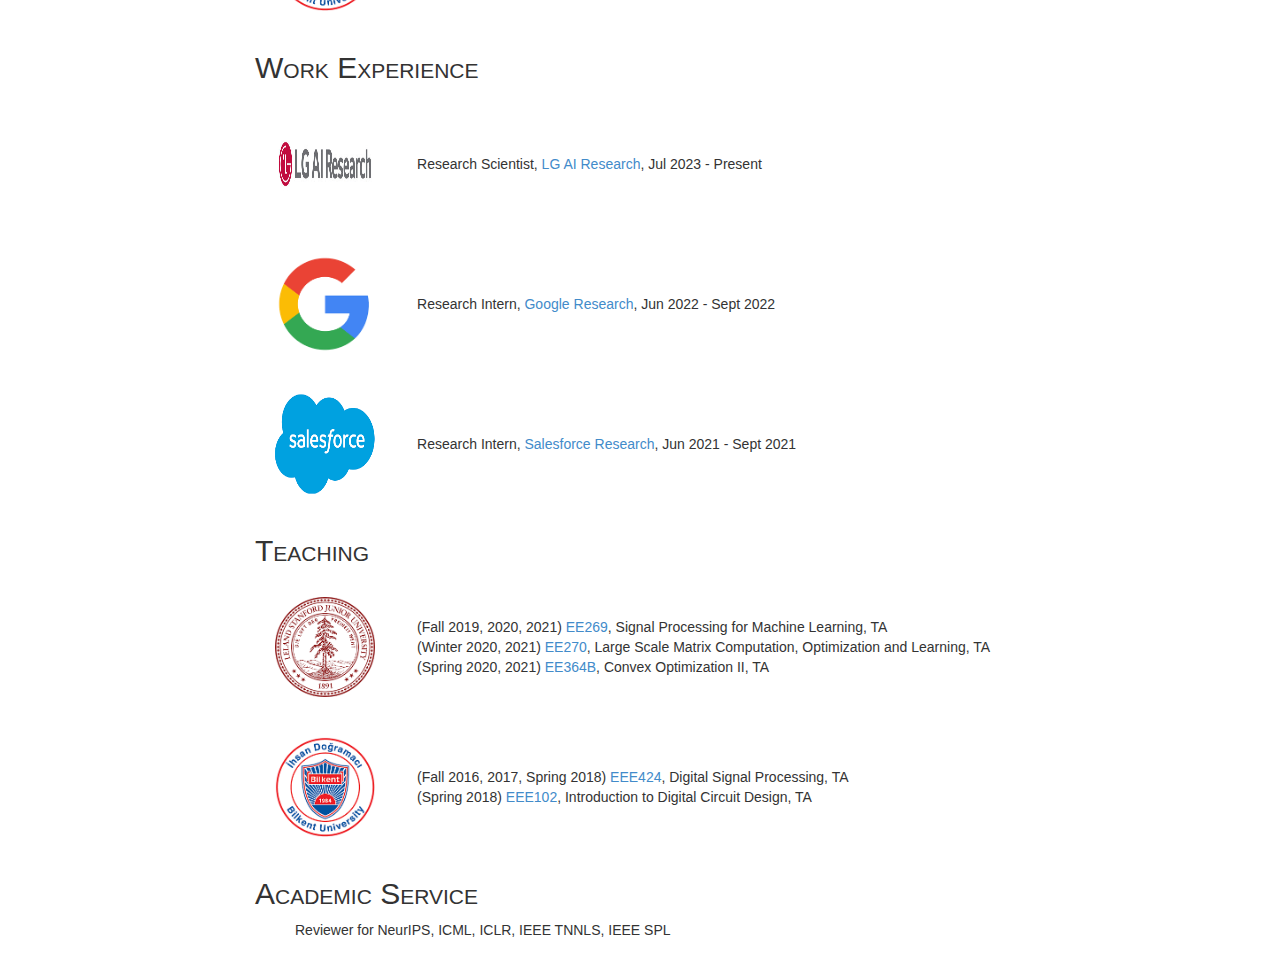
==== commit fc67cdc8: "Add files via upload" ====
--- a/index.html
+++ b/index.html
@@ -83,10 +83,11 @@
     <div class="container">
 		<h2>News</h2>
     	<ul>
-        <li>(Jun 2024) A new preprint out! We introduce <a href="https://arxiv.org/abs/2406.06357"> MASSW</a>, a large-scale and comprehensive text dataset on Multi-Aspect Summarization of Scientific Workflows for AI-assisted scientific innovation.
+        <li>(Feb 2025) Our paper on <a href="https://arxiv.org/abs/2312.12657">convex optimization theory and sparse recovery model </a> has been accepted to IEEE Transactions on Information Theory.</li>
+        <li>(Jan 2025) Our paper accepted at <a href="https://2025.naacl.org/"> <strong> NAACL 2025</strong> </a> </a>! We introduce <a href="https://arxiv.org/abs/2406.06357"> MASSW</a>, a large-scale and comprehensive text dataset on Multi-Aspect Summarization of Scientific Workflows for AI-assisted scientific innovation.
+        <li>(Dec 2024) A new preprint out! We introduce <a href="https://arxiv.org/abs/2412.18673"> Map2Text</a>, new content generation from low-dimensional visualizations.
+        <li>(Oct 2024) A new preprint out! We introduce <a href="https://arxiv.org/abs/2410.14826"> SPRIG</a>, improving large language model performance by system prompt optimization.
         <li>(Jan 2024) Our paper accepted at <a href="https://iclr.cc/"> <strong> ICLR 2024</strong> </a> </a>: We extend <a href="https://openreview.net/forum?id=ikmuHqugN7"> Burer Monteiro</a> from linear matrix factorization to neural networks with convolution, fully-connected, and self-attention layers
-        <li>(Dec 2023) A new preprint out! We examine the use of <a href="https://arxiv.org/abs/2312.12657"> convex optimization theory and sparse recovery models</a> to
-refine the training process of neural networks and provide a better interpretation of their optimal weights.
          <li>(Sep 2023) Two papers accepted at <a href="https://neurips.cc/"> <strong> NeurIPS 2023</strong> </a> </a>: We analyze <a href="https://openreview.net/forum?id=Z1Aj59LoZD">pathwise regularized deep neural network training problems</a> through convex optimization and relate similar analyses to the <a href="https://openreview.net/forum?id=YWsPN0EMZr">NTK</a> of deep neural networks.</li>
          <li>(Jul 2023) I joined <a href="https://www.lgresearch.ai/">LG AI Research</a> as a Research Scientist.</li>
          <li>(Jun 2023) I successfully defended my Ph.D. dissertation and graduated from Stanford University.</li>
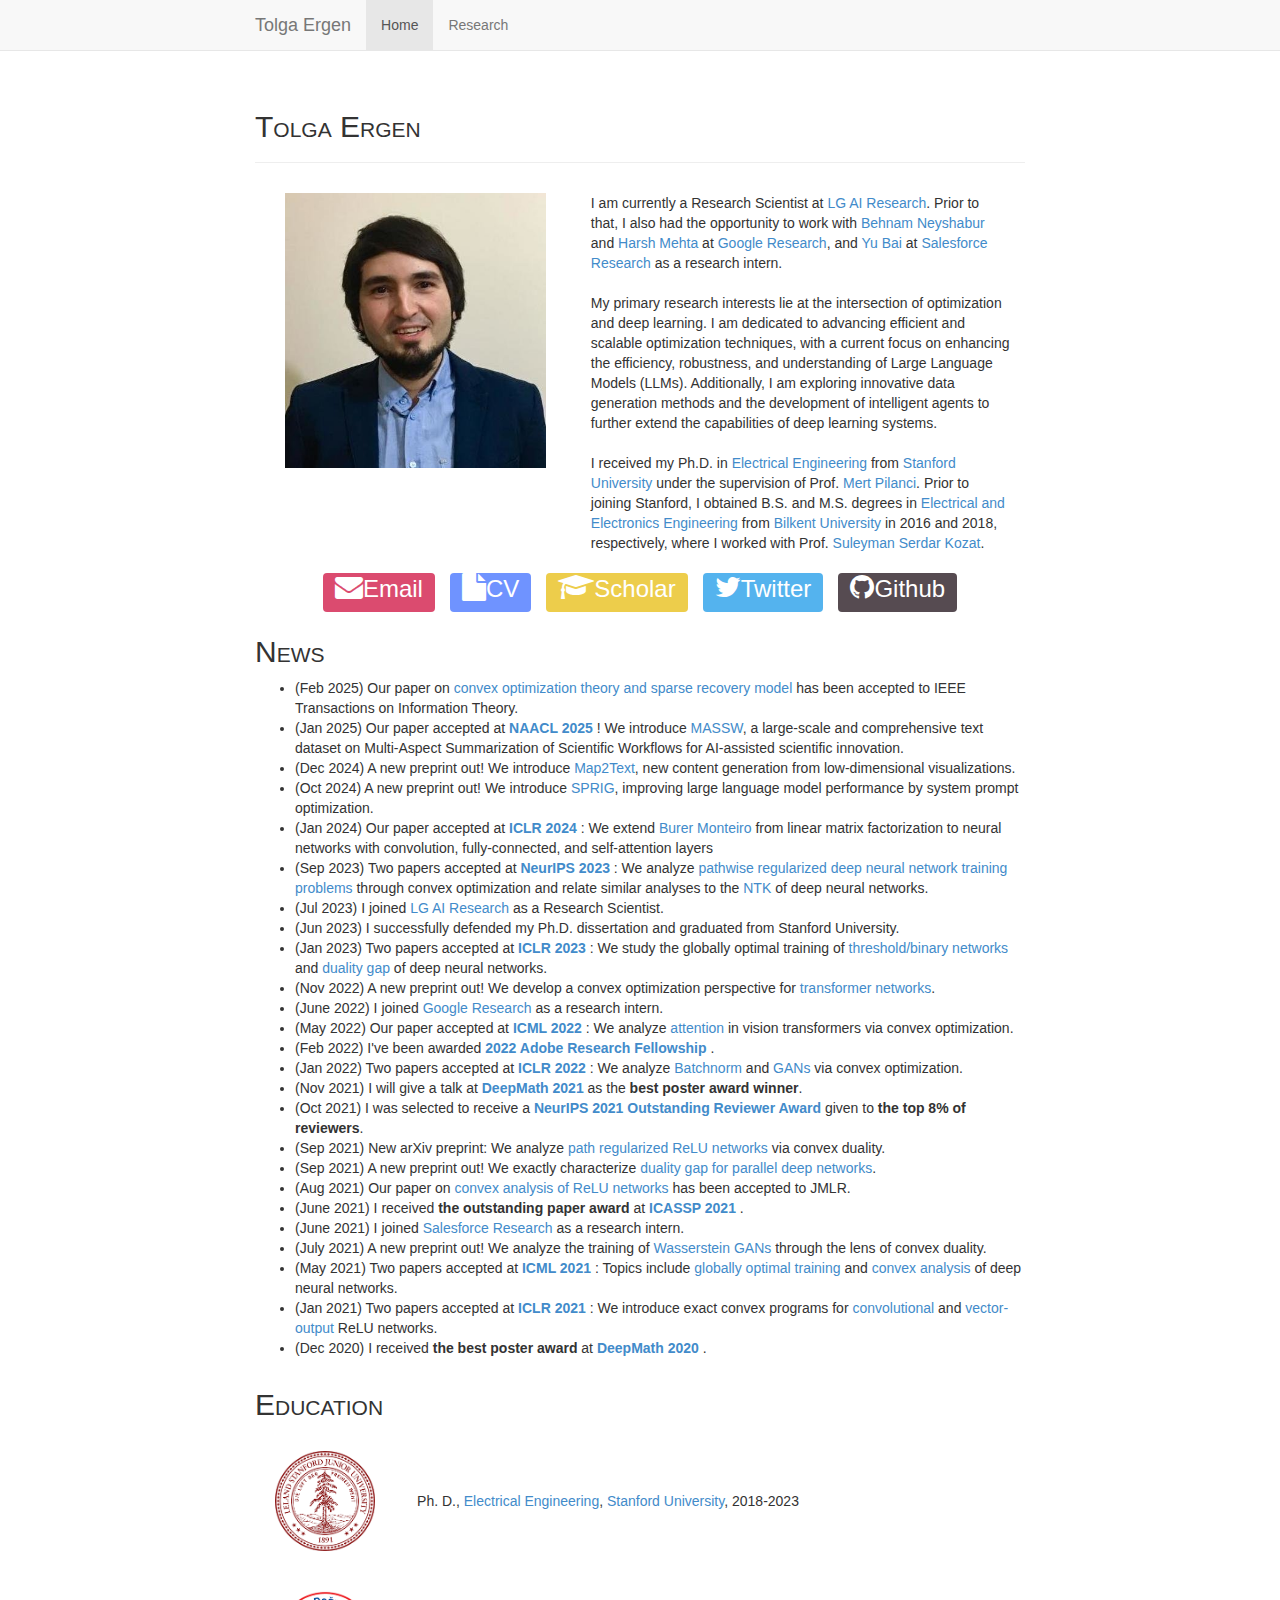
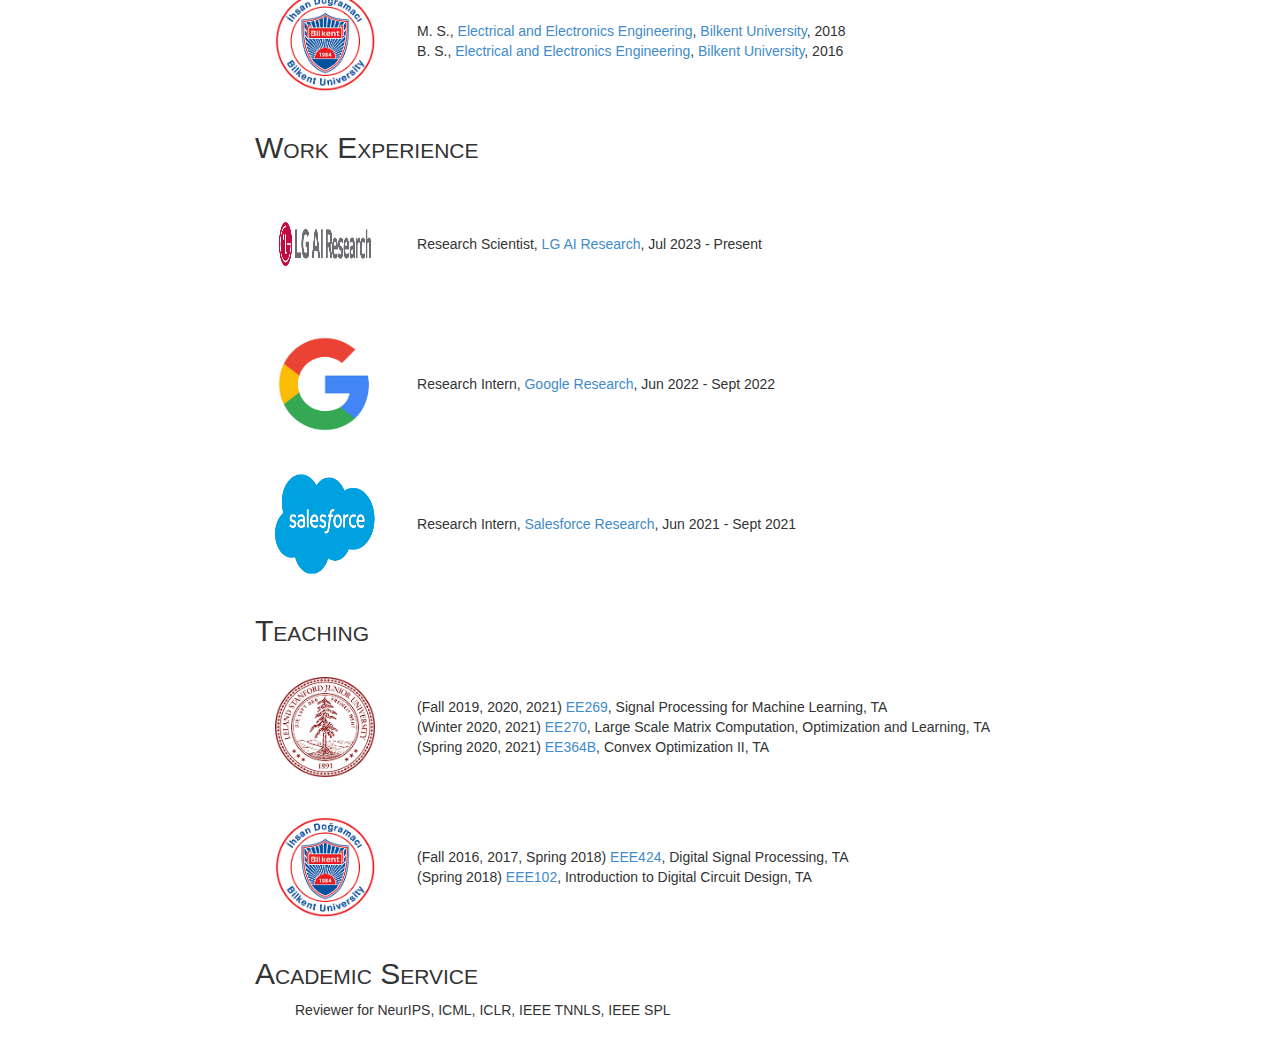
==== commit 5dddf6f3: "Add files via upload" ====
--- a/index.html
+++ b/index.html
@@ -59,7 +59,7 @@
  I am currently a Research Scientist at <a href="https://www.lgresearch.ai/">LG AI Research</a>. Prior to that, I also had the opportunity to work with <a href="https://www.neyshabur.net">Behnam Neyshabur</a> and <a href="https://scholar.google.com/citations?user=murJPNoAAAAJ&hl=en">Harsh Mehta</a> at <a href="https://research.google/">Google Research</a>, and <a href="https://yubai.org">Yu Bai</a>  at <a href="https://einstein.ai/">Salesforce Research</a> as a research intern.
             <br>
           <br/>
-               My main research interests are in <strong> optimization</strong> and <strong>deep learning</strong>. Currently, I focus on improving optimization, efficiency, and understanding of Large Language Models (LLMs).
+               My primary research interests lie at the intersection of optimization and deep learning. I am dedicated to advancing efficient and scalable optimization techniques, with a current focus on enhancing the efficiency, robustness, and understanding of Large Language Models (LLMs). Additionally, I am exploring innovative data generation methods and the development of intelligent agents to further extend the capabilities of deep learning systems.
           <br>
     			<br/>
           I received my Ph.D. in <a href="https://ee.stanford.edu/">Electrical Engineering</a> from <a href="https://www.stanford.edu/">Stanford University</a> under the supervision of Prof. <a href="https://stanford.edu/~pilanci/">Mert Pilanci</a>. Prior to joining Stanford, I obtained B.S. and M.S. degrees in <a href="http://www.ee.bilkent.edu.tr/">Electrical and Electronics Engineering</a>
